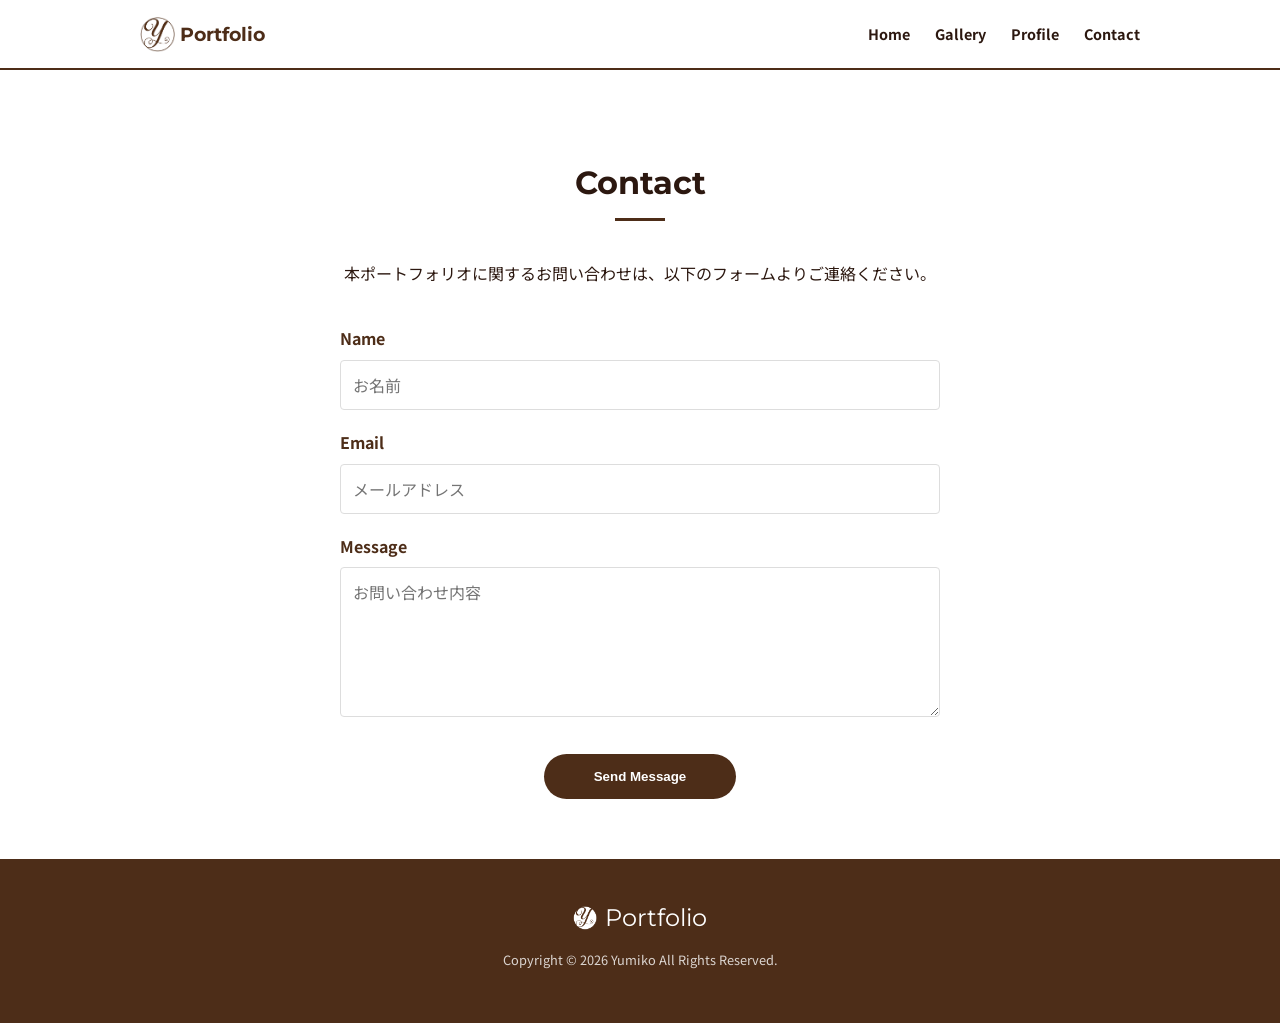
==== contact.html @ f613a05a "Initial commit: Portfolio website v1.0 Upload source code, assets, and documentation for the portfol" ====
<!DOCTYPE html>
<html lang="ja">
<head>
    <meta charset="UTF-8">
    <meta name="viewport" content="width=device-width, initial-scale=1.0">
    <link rel="shortcut icon" href="images/icon_y_2.png">
    <title>Contact | Portfolio</title>

    <link rel="preconnect" href="https://fonts.googleapis.com">
    <link rel="preconnect" href="https://fonts.gstatic.com" crossorigin>
    <link href="https://fonts.googleapis.com/css2?family=Montserrat:wght@700&family=Noto+Sans+JP:wght@400;700&display=swap" rel="stylesheet">

    <link rel="stylesheet" href="css/style.css">
</head>

<body>

    <header class="header">
        <div class="container">
            <!-- logo -->
            <h1 class="header__logo">
                <a href="index.html">
                    <img src="images/icon_y_2.png" alt="Logo" class="header__logo-img">
                    <span class="header__logo-text">Portfolio</span>
                </a>
            </h1>

            <button class="header__hamburger" id="js-hamburger" aria-label="メニュー開閉">
                <span></span>
                <span></span>
                <span></span>
            </button>

            <!-- nav -->
            <nav class="header__nav" id="js-nav">
                <ul class="header__list">
                    <li><a href="index.html" class="header__link">Home</a></li>
                    <li><a href="index.html#gallery" class="header__link">Gallery</a></li>
                    <li><a href="index.html#profile" class="header__link">Profile</a></li>
                    <li><a href="#" class="header__link">Contact</a></li>
                </ul>
            </nav>
        </div>
    </header>

    <main>
        <section class="contact section is-show">
            <div class="container">
                <h2 class="section__title">Contact</h2>

                <form action="#" method="post" class="contact__form" id="contact-form">
                    <p class="contact__message">
                        本ポートフォリオに関するお問い合わせは、以下のフォームよりご連絡ください。
                    </p>
                    <div class="contact__item">
                        <label for="name" class="contact__label">Name</label>
                        <input type="text" id="name" name="name" class="contact__input" placeholder="お名前" required>
                    </div>
                    <div class="contact__item">
                        <label for="email" class="contact__label">Email</label>
                        <input type="email" id="email" name="email" class="contact__input" placeholder="メールアドレス" required>
                    </div>
                    <div class="contact__item">
                        <label for="message" class="contact__label">Message</label>
                        <textarea id="message" name="message" class="contact__textarea" placeholder="お問い合わせ内容" required></textarea>
                    </div>
                    <div class="contact__btn-area">
                        <button type="submit" class="contact__btn">Send Message</button>
                    </div>
                </form>

                <div id="contact-thanks" class="contact__thanks">
                    <h3>Thank You!</h3>
                    <p>メッセージは送信されました（※デモ動作です）。<br>内容を確認後、折り返しご連絡いたします。</p>
                    <a href="index.html" class="contact__btn">Topに戻る</a>
                </div>
            </div>
        </section>
    </main>

    <footer class="footer">
        <div class="container">
            <div class="footer__content">
                <div class="footer__logo">
                    <img src="images/icon_y_2.png" alt="" class="footer__logo-img">
                    <span class="footer__logo-text">Portfolio</span>
                </div>
                <p class="footer__copyright">Copyright &copy; 2026 Yumiko All Rights Reserved.</p>
            </div>
        </div>
    </footer>

    <!--
    JavaScripts
     -->
    <script src="https://code.jquery.com/jquery-3.7.1.min.js"></script>
    <script src="js/main.js"></script>

</body>
</html>
---- css/style.css ----
.header {
  background-color: #fff;
  position: fixed;
  top: 0;
  left: 0;
  width: 100%;
  height: 70px;
  border-bottom: 2px solid #4d2d18;
  box-sizing: border-box;
  z-index: 1000;
}
.header .container {
  height: 100%;
  display: flex;
  justify-content: space-between;
  align-items: center;
}
.header__logo {
  margin: 0;
}
.header__logo a {
  display: flex;
  align-items: center;
  text-decoration: none;
  color: #4d2d18;
}
.header__logo-text {
  font-family: "Montserrat", sans-serif;
  font-size: 1.2rem;
}
.header__logo-img {
  width: 35px;
  height: auto;
  vertical-align: middle;
  margin-right: 5px;
}
.header__hamburger {
  display: none;
}
@media (max-width: 768px) {
  .header__hamburger {
    display: block;
    position: relative;
    width: 30px;
    height: 24px;
    background: none;
    border: none;
    cursor: pointer;
    z-index: 1100;
  }
  .header__hamburger span {
    display: block;
    position: absolute;
    width: 100%;
    height: 2px;
    background-color: #4d2d18;
    transition: all 0.3s;
  }
  .header__hamburger span:nth-child(1) {
    top: 0;
  }
  .header__hamburger span:nth-child(2) {
    top: 11px;
  }
  .header__hamburger span:nth-child(3) {
    bottom: 0;
  }
  .header__hamburger.is-active span:nth-child(1) {
    transform: translateY(11px) rotate(45deg);
  }
  .header__hamburger.is-active span:nth-child(2) {
    opacity: 0;
  }
  .header__hamburger.is-active span:nth-child(3) {
    transform: translateY(-11px) rotate(-45deg);
  }
}
@media (max-width: 768px) {
  .header__nav {
    position: fixed;
    top: 0;
    right: -100%;
    width: 100%;
    height: 100vh;
    background-color: rgba(255, 255, 255, 0.95);
    transition: all 0.4s;
    z-index: 1050;
  }
  .header__nav.is-active {
    right: 0;
  }
}
.header__list {
  display: flex;
  list-style: none;
  margin: 0;
  padding: 0;
}
.header__list li {
  margin-left: 25px;
}
@media (max-width: 768px) {
  .header__list {
    flex-direction: column;
    justify-content: center;
    align-items: center;
    height: 100%;
  }
  .header__list li {
    margin: 20px 0;
    margin-left: 0;
  }
}
.header__link {
  text-decoration: none;
  color: #2c1810;
  font-weight: bold;
  font-size: 0.9rem;
  transition: color 0.3s;
}
.header__link:hover {
  color: #d4a373;
}
@media (max-width: 768px) {
  .header__link {
    font-size: 1.5rem;
  }
}

.footer {
  background-color: #4d2d18;
  color: #fff;
  padding: 40px 0;
  text-align: center;
}
.footer__logo {
  display: flex;
  justify-content: center;
  align-items: center;
  margin-bottom: 10px;
}
.footer__logo-img {
  width: 24px;
  height: 24px;
  margin-right: 8px;
  -o-object-fit: cover;
     object-fit: cover;
}
.footer__logo-text {
  font-family: "Montserrat", sans-serif;
  font-size: 1.5rem;
  color: #fff;
}
.footer__copyright {
  font-size: 0.8rem;
  opacity: 0.8;
}

body {
  margin: 0;
  padding-top: 70px;
  font-family: "Noto Sans JP", sans-serif;
  background-color: #fdfaf7;
  color: #2c1810;
  line-height: 1.6;
}

h1, h2, h3 {
  font-family: "Montserrat", sans-serif;
}

.container {
  max-width: 1000px;
  margin: 0 auto;
  padding: 0 20px;
}

.section {
  padding: 60px 0;
  scroll-margin-top: 30px;
}
.section__title {
  text-align: center;
  font-size: 2rem;
  margin-bottom: 40px;
  position: relative;
}
.section__title::after {
  content: "";
  display: block;
  width: 50px;
  height: 3px;
  background: #4d2d18;
  margin: 10px auto 0;
}
.section {
  opacity: 0;
  transform: translateY(30px);
  transition: all 0.8s ease;
}
.section.is-show {
  opacity: 1;
  transform: translateY(0);
}

.main-visual {
  width: 100%;
  overflow: hidden;
  margin-top: 30px;
  padding: 50px 0;
}

.main-slider__item {
  padding: 0;
  margin: 0 auto;
  height: 60vh;
}
.main-slider__item img {
  width: 100%;
  height: 100%;
  -o-object-fit: cover;
     object-fit: cover;
  border-radius: 10px;
}
.main-slider .slick-slide {
  opacity: 0.3;
  transition: opacity 0.4s, transform 0.4s;
  transform: scale(0.9);
}
.main-slider .slick-center {
  opacity: 1;
  transform: scale(1);
}
.main-slider .slick-prev, .main-slider .slick-next {
  z-index: 10;
  width: 40px;
  height: 40px;
}
.main-slider .slick-prev::before, .main-slider .slick-next::before {
  color: #4d2d18;
  font-size: 20px;
  opacity: 1;
}
.main-slider .slick-prev {
  left: 15%;
}
@media (max-width: 768px) {
  .main-slider .slick-prev {
    left: 2%;
  }
}
.main-slider .slick-next {
  right: 15%;
}
@media (max-width: 768px) {
  .main-slider .slick-next {
    right: 2%;
  }
}

.gallery__tabs {
  display: flex;
  justify-content: center;
  align-items: center;
  list-style: none;
  padding: 0;
  margin-bottom: 30px;
}
.gallery__tab {
  cursor: pointer;
  padding: 10px 25px;
  border: 1px solid #4d2d18;
  color: #4d2d18;
  margin: 0 5px;
  transition: all 0.3s;
}
.gallery__tab.is-active {
  background: #4d2d18;
  color: #fff;
}
.gallery__tab:hover {
  opacity: 0.7;
}
.gallery__list {
  display: flex;
  flex-wrap: wrap;
  gap: 20px;
  padding: 0;
}
.gallery__item {
  background: #fff;
  border-radius: 8px;
  overflow: hidden;
  box-shadow: 0 4px 12px rgba(0, 0, 0, 0.1);
  transition: transform 0.3s ease, box-shadow 0.3s ease;
  width: calc(33.333% - 13.3333333333px);
}
@media (max-width: 768px) {
  .gallery__item {
    width: calc(50% - 10px);
  }
}
@media (max-width: 480px) {
  .gallery__item {
    width: 100%;
  }
}
.gallery__item a {
  text-decoration: none;
  color: inherit;
  display: block;
}
.gallery__item:hover {
  transform: translateY(-5px);
  box-shadow: 0 8px 20px rgba(0, 0, 0, 0.15);
}
.gallery__image {
  width: 100%;
  aspect-ratio: 16/9;
  background: #ddd;
  display: flex;
  align-items: center;
  justify-content: center;
  color: #888;
  font-size: 0.9rem;
}
.gallery__image img {
  width: 100%;
  height: auto;
  display: block;
}
.gallery__name {
  padding: 15px;
  margin: 0;
  font-size: 1.1rem;
  text-align: center;
  color: #2c1810;
}

.contact {
  background-color: #fff;
}
.contact__message {
  text-align: center;
  margin-bottom: 40px;
}
.contact__form {
  max-width: 600px;
  margin: 0 auto;
}
.contact__item {
  margin-bottom: 20px;
}
.contact__label {
  display: block;
  font-weight: bold;
  margin-bottom: 8px;
  color: #4d2d18;
}
.contact__input, .contact__textarea {
  width: 100%;
  padding: 12px;
  border: 1px solid #ddd;
  border-radius: 4px;
  box-sizing: border-box;
  font-family: inherit;
  font-size: 1rem;
}
.contact__input:focus, .contact__textarea:focus {
  outline: none;
  border-color: #d4a373;
  box-shadow: 0 0 5px rgba(212, 163, 115, 0.3);
}
.contact__textarea {
  height: 150px;
  resize: vertical;
}
.contact__btn-area {
  text-align: center;
  margin-top: 30px;
}
.contact__btn {
  background-color: #4d2d18;
  color: #fff;
  padding: 15px 50px;
  border: none;
  border-radius: 30px;
  font-weight: bold;
  cursor: pointer;
  transition: background-color 0.3s, transform 0.2s;
}
.contact__btn:hover {
  background-color: #d4a373;
  transform: translateY(-2px);
}
.contact__thanks {
  display: none;
  text-align: center;
  padding: 40px 0;
}
.contact__thanks h3 {
  color: #4d2d18;
  margin-bottom: 15px;
}
.contact__thanks p {
  line-height: 1.8;
  margin-bottom: 25px;
}
.contact__thanks .contact__btn {
  display: inline-block;
  text-decoration: none;
  margin-top: 20px;
}/*# sourceMappingURL=style.css.map */
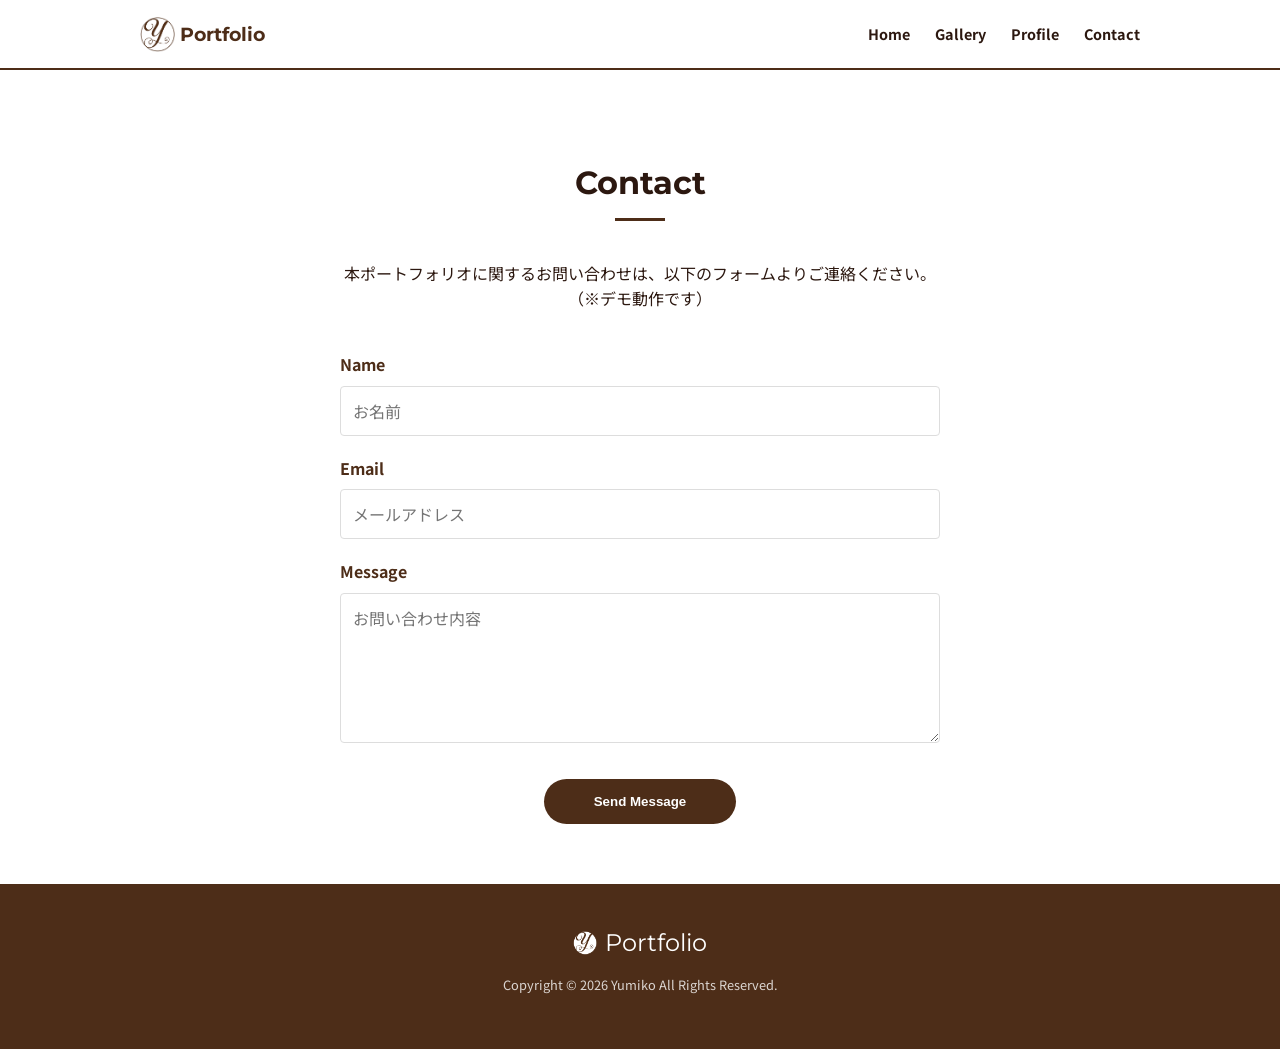
==== commit c49d7ae5: "Update contact.html: Add demo notice to contact form" ====
--- a/contact.html
+++ b/contact.html
@@ -50,7 +50,7 @@
 
                 <form action="#" method="post" class="contact__form" id="contact-form">
                     <p class="contact__message">
-                        本ポートフォリオに関するお問い合わせは、以下のフォームよりご連絡ください。
+                        本ポートフォリオに関するお問い合わせは、以下のフォームよりご連絡ください。<br>（※デモ動作です）
                     </p>
                     <div class="contact__item">
                         <label for="name" class="contact__label">Name</label>
